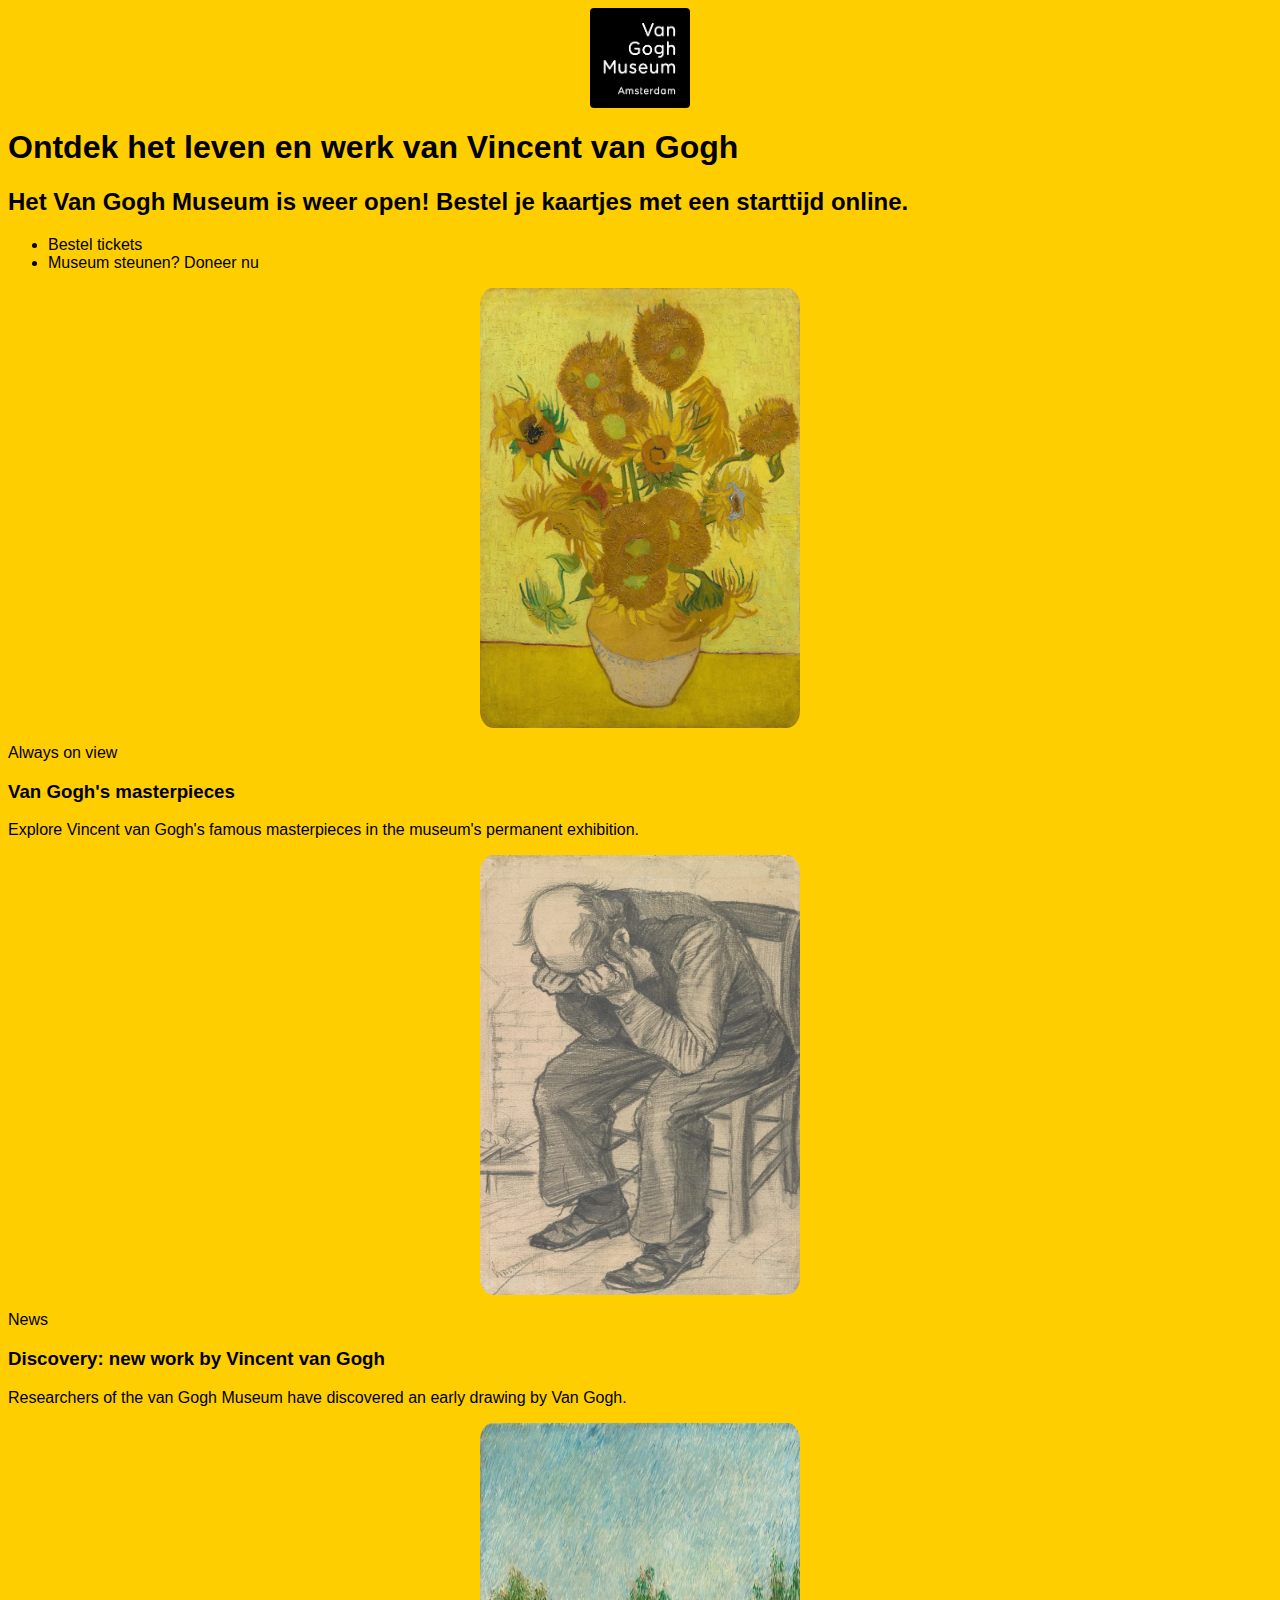
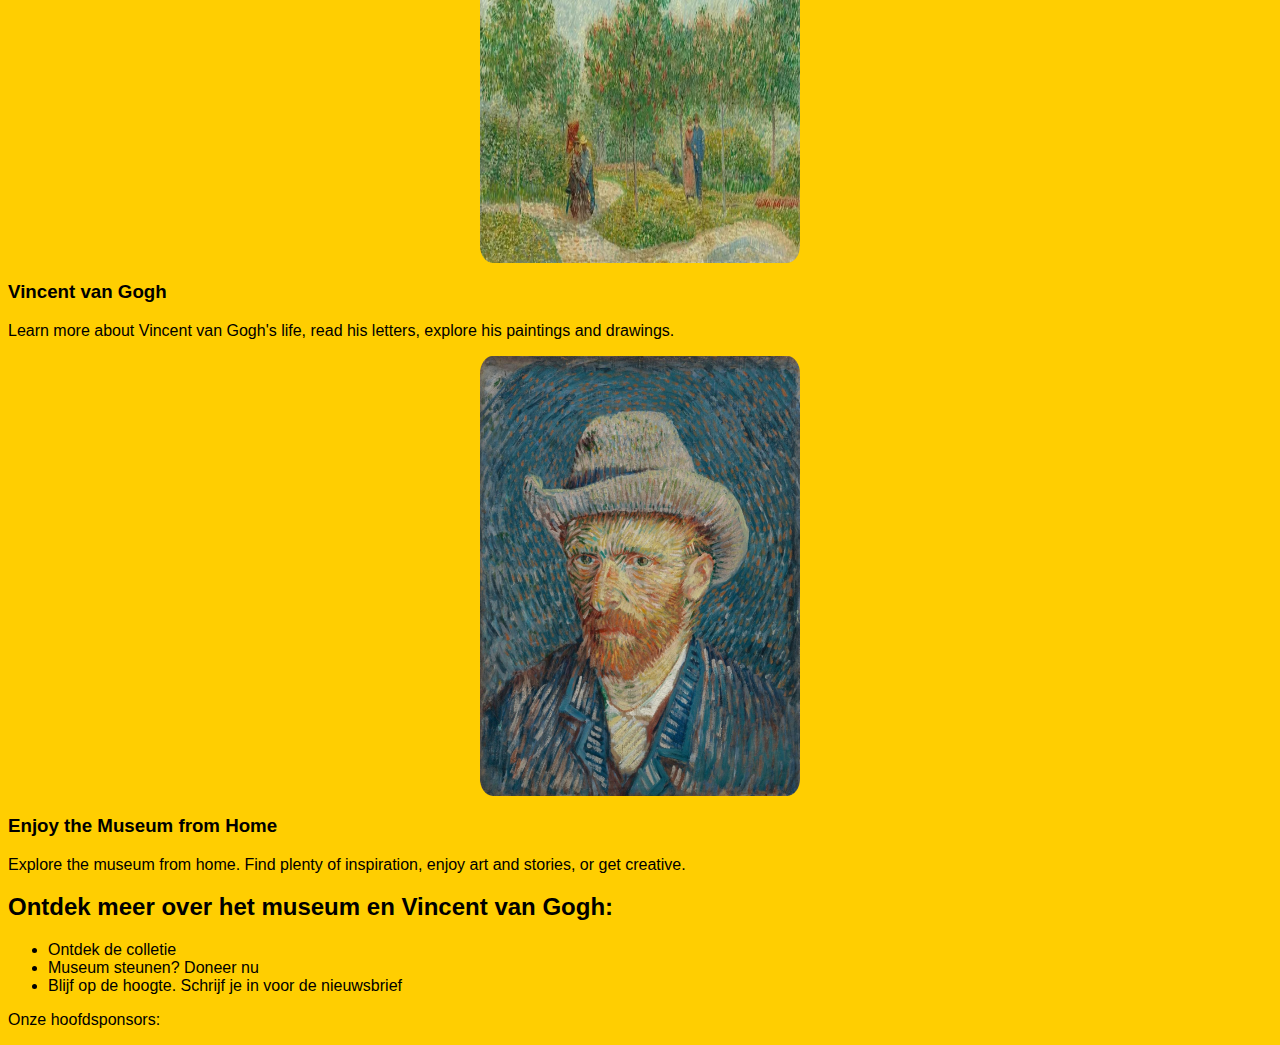
==== basiswebsite/index.html @ 4eb354c7 "Add files via upload" ====
<!doctype html>
<html lang="nl">
	
<head>
	<meta charset="UTF-8">
	<meta name="author" content="Michelle Akkermans">
	<meta name="viewport" content="width=device-width, initial-scale=1">
	
	<title>Van Gogh Museum</title>
	
	<link href="styles/style.css" rel="stylesheet">
	<link rel="icon" type="image/svg+xml" href="images/favicon.svg">
</head>


<body>
    <header>
        <img class= logo src="images/logo.png">
        <h1>Ontdek het leven en werk van Vincent van Gogh</h1>
        <h2>Het Van Gogh Museum is weer open! Bestel je kaartjes met een starttijd online.</h2>
        <nav>
            <ul>
                <li>Bestel tickets</li>
                <li>Museum steunen? Doneer nu</li>
            </ul>
        </nav>
    </header>

    <main>
        <article>
            <img src="images/sunflower.webp">
            <p>Always on view </p>
            <h3>Van Gogh's masterpieces</h3>
            <p>Explore Vincent van Gogh's famous masterpieces in the museum's permanent exhibition.</p>
        </article>
    
        <article>
            <img src="images/wornout.webp">
            <p>News</p>
            <h3>Discovery: new work by Vincent van Gogh</h3>
            <p>Researchers of the van Gogh Museum have discovered an early drawing by Van Gogh.</p>
        </article>
    
        <article>
            <img src="images/garden.webp">
            <h3>Vincent van Gogh</h3>
            <p>Learn more about Vincent van Gogh's life, read his letters, explore his paintings and drawings.</p>
        </article>
    
        <article>
            <img src="images/selfportrait.jpeg">
            <h3>Enjoy the Museum from Home</h3>
            <p>Explore the museum from home. Find plenty of inspiration, enjoy art and stories, or get creative.</p>
        </article>
    
    </main>

    <footer>
        <h2>Ontdek meer over het museum en Vincent van Gogh:</h2>
        <nav>
            <ul>
                <li>Ontdek de colletie</li>
                <li>Museum steunen? Doneer nu</li>
                <li>Blijf op de hoogte. Schrijf je in voor de nieuwsbrief</li>
            </ul>
        </nav>
        <p>Onze hoofdsponsors: </p>
    </footer>


</body>

</html>
---- basiswebsite/styles/style.css ----
/* CSS Document */
*, *::after, *::before {
  box-sizing:border-box;  
}

body{
  background-color: #FFCE01;
  color: black;
  margin: 8px;
  font-family: Gotham Rounded SSm, Ariel, sans-serif;
  display: block;
}

.logo{
  width: 100px;
  height: 100px;

}

img{
  width: 320px;
  height: 440px;
  border-radius: 4%;
  margin-left: auto;
  margin-right: auto;
  display: block;
}
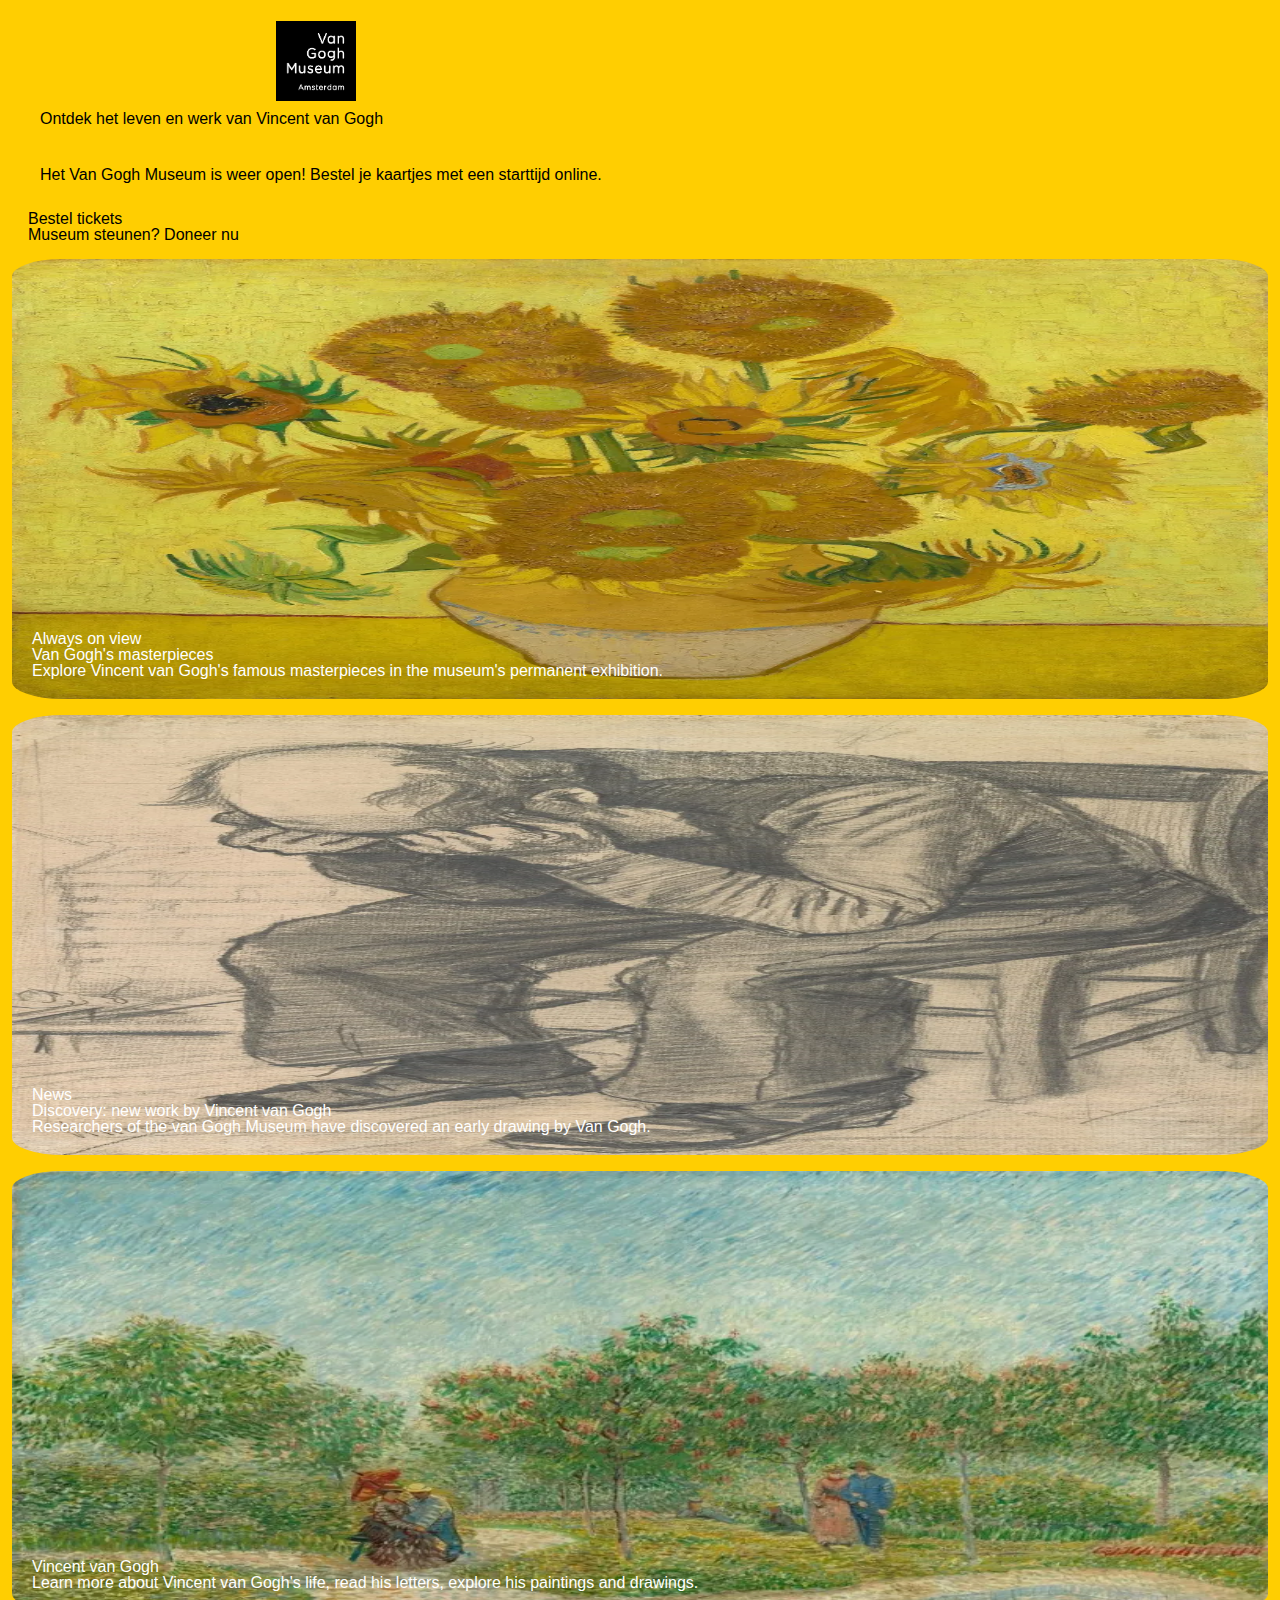
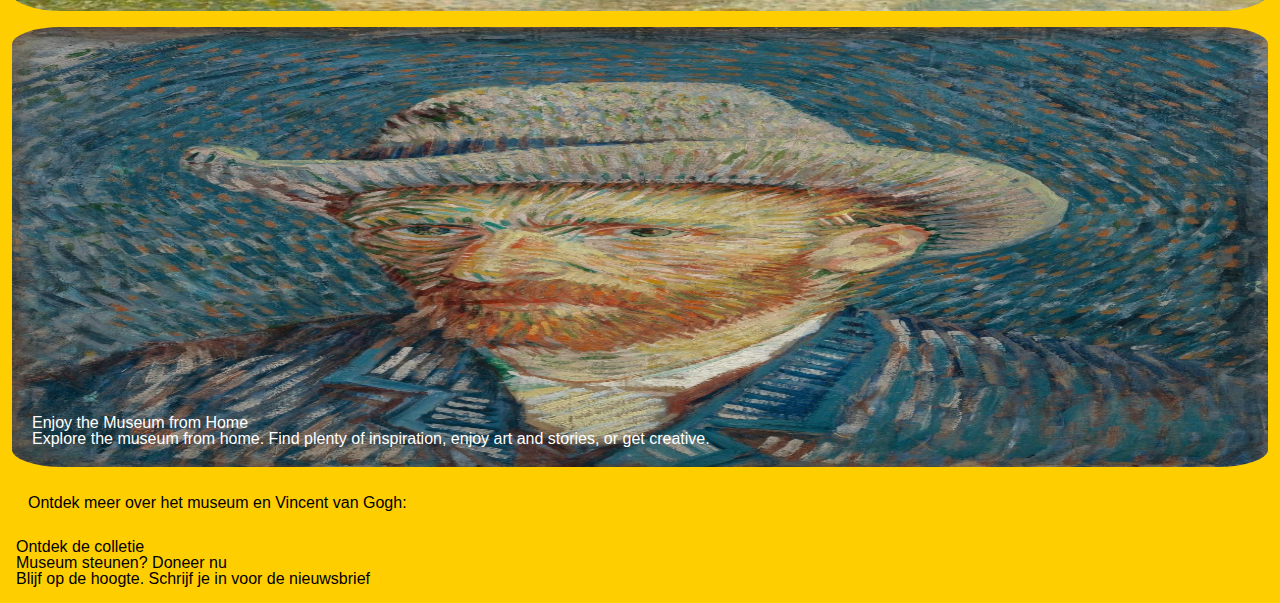
==== commit f358c3f0: "Add files via upload" ====
--- a/basiswebsite/index.html
+++ b/basiswebsite/index.html
@@ -27,31 +27,51 @@
     </header>
 
     <main>
-        <article>
-            <img src="images/sunflower.webp">
-            <p>Always on view </p>
-            <h3>Van Gogh's masterpieces</h3>
-            <p>Explore Vincent van Gogh's famous masterpieces in the museum's permanent exhibition.</p>
-        </article>
-    
-        <article>
-            <img src="images/wornout.webp">
-            <p>News</p>
-            <h3>Discovery: new work by Vincent van Gogh</h3>
-            <p>Researchers of the van Gogh Museum have discovered an early drawing by Van Gogh.</p>
-        </article>
-    
-        <article>
-            <img src="images/garden.webp">
-            <h3>Vincent van Gogh</h3>
-            <p>Learn more about Vincent van Gogh's life, read his letters, explore his paintings and drawings.</p>
-        </article>
-    
-        <article>
-            <img src="images/selfportrait.jpeg">
-            <h3>Enjoy the Museum from Home</h3>
-            <p>Explore the museum from home. Find plenty of inspiration, enjoy art and stories, or get creative.</p>
-        </article>
+        <figure>
+			<picture>
+				<img src="images/sunflower.webp">
+			</picture>
+
+			<figcaption>
+				<p>Always on view </p>
+				<h3>Van Gogh's masterpieces</h3>
+				<p>Explore Vincent van Gogh's famous masterpieces in the museum's permanent exhibition.</p>
+			</figcaption>
+		</figure>
+
+		<figure>
+			<picture>
+				<img src="images/wornout.webp">
+			</picture>
+		
+			<figcaption>
+				<p>News</p>
+				<h3>Discovery: new work by Vincent van Gogh</h3>
+				<p>Researchers of the van Gogh Museum have discovered an early drawing by Van Gogh.</p>
+			</figcaption>
+		</figure>
+		
+		<figure>
+			<picture>
+				<img src="images/garden.webp">
+			</picture>
+		
+			<figcaption>
+				<h3>Vincent van Gogh</h3>
+				<p>Learn more about Vincent van Gogh's life, read his letters, explore his paintings and drawings.</p>
+			</figcaption>
+		</figure>
+		
+		<figure>
+			<picture>
+				<img src="images/selfportrait.jpeg">
+			</picture>
+		
+			<figcaption>
+				<h3>Enjoy the Museum from Home</h3>
+				<p>Explore the museum from home. Find plenty of inspiration, enjoy art and stories, or get creative.</p>
+			</figcaption>
+		</figure>
     
     </main>
 
@@ -64,7 +84,6 @@
                 <li>Blijf op de hoogte. Schrijf je in voor de nieuwsbrief</li>
             </ul>
         </nav>
-        <p>Onze hoofdsponsors: </p>
     </footer>
 
 
--- a/basiswebsite/styles/style.css
+++ b/basiswebsite/styles/style.css
@@ -1,3 +1,52 @@
+/* CSS RESET BRON: http://meyerweb.com/eric/tools/css/reset/ 
+   v2.0 | 20110126
+   License: none (public domain)
+*/
+
+html, body, div, span, applet, object, iframe, h1, h2, h3, h4, h5, h6, p, blockquote, pre,
+a, abbr, acronym, address, big, cite, code,
+del, dfn, em, img, ins, kbd, q, s, samp,
+small, strike, strong, sub, sup, tt, var,
+b, u, i, center,
+dl, dt, dd, ol, ul, li,
+fieldset, form, label, legend,
+table, caption, tbody, tfoot, thead, tr, th, td,
+article, aside, canvas, details, embed, 
+figure, figcaption, footer, header, hgroup, 
+menu, nav, output, ruby, section, summary,
+time, mark, audio, video {
+	margin: 0;
+	padding: 0;
+	border: 0;
+	font-size: 100%;
+	font: inherit;
+	vertical-align: baseline;
+}
+/* HTML5 display-role reset for older browsers */
+article, aside, details, figcaption, figure, 
+footer, header, hgroup, menu, nav, section {
+	display: block;
+}
+body {
+	line-height: 1;
+}
+ol, ul {
+	list-style: none;
+}
+blockquote, q {
+	quotes: none;
+}
+blockquote:before, blockquote:after,
+q:before, q:after {
+	content: '';
+	content: none;
+}
+table {
+	border-collapse: collapse;
+	border-spacing: 0;
+}
+
+
 /* CSS Document */
 *, *::after, *::before {
   box-sizing:border-box;  
@@ -6,23 +55,82 @@
 body{
   background-color: #FFCE01;
   color: black;
-  margin: 8px;
-  font-family: Gotham Rounded SSm, Ariel, sans-serif;
+  /* margin: 8px; */
+  font-family: 'Lucida Sans', 'Lucida Sans Regular', 'Lucida Grande', 'Lucida Sans Unicode', Geneva, Verdana, sans-serif;
   display: block;
 }
 
+main, header {
+  /* CSS VARIABLE */
+  margin: 0 12px;
+}
+
 .logo{
-  width: 100px;
-  height: 100px;
+  width: 80px;
+  height: 80px;
+  border-radius: 0%;
+  position: relative;
+  top: 1.3em;
+  left: 16.5em;
 
 }
 
 img{
-  width: 320px;
-  height: 440px;
-  border-radius: 4%;
-  margin-left: auto;
-  margin-right: auto;
-  display: block;
+  width: 100%;
 }
 
+main{
+  color: white;
+}
+
+h1{
+  padding: .75em;
+  margin: 1em;
+}
+
+h2{
+  padding: .75em;
+  margin: 1em;
+}
+
+ul{
+  margin: 1em;
+}
+
+figure {
+  position: relative;
+
+  width: 100%;
+  height: 440px;
+}
+
+figure + figure {
+  margin-top: 16px;
+}
+/* als 2 figures achter elkaar komen, laat ze dan elkaar ruimte geven. de 2e figure geeft ruimte aan de eerste. */
+
+  figure > picture {
+    width: 100%;
+    height: 100%;
+    border-radius: 4%;
+    display: block;
+  }
+
+    figure > picture img {
+      width: 100%;
+      height: 100%;
+      object-fit: conver;
+      border-radius: 4%;
+    }
+
+  figure > figcaption {
+    position: absolute;
+
+    left: 0;
+    right: 0;
+    bottom: 0;
+
+    padding: 20px;
+
+  }
+
